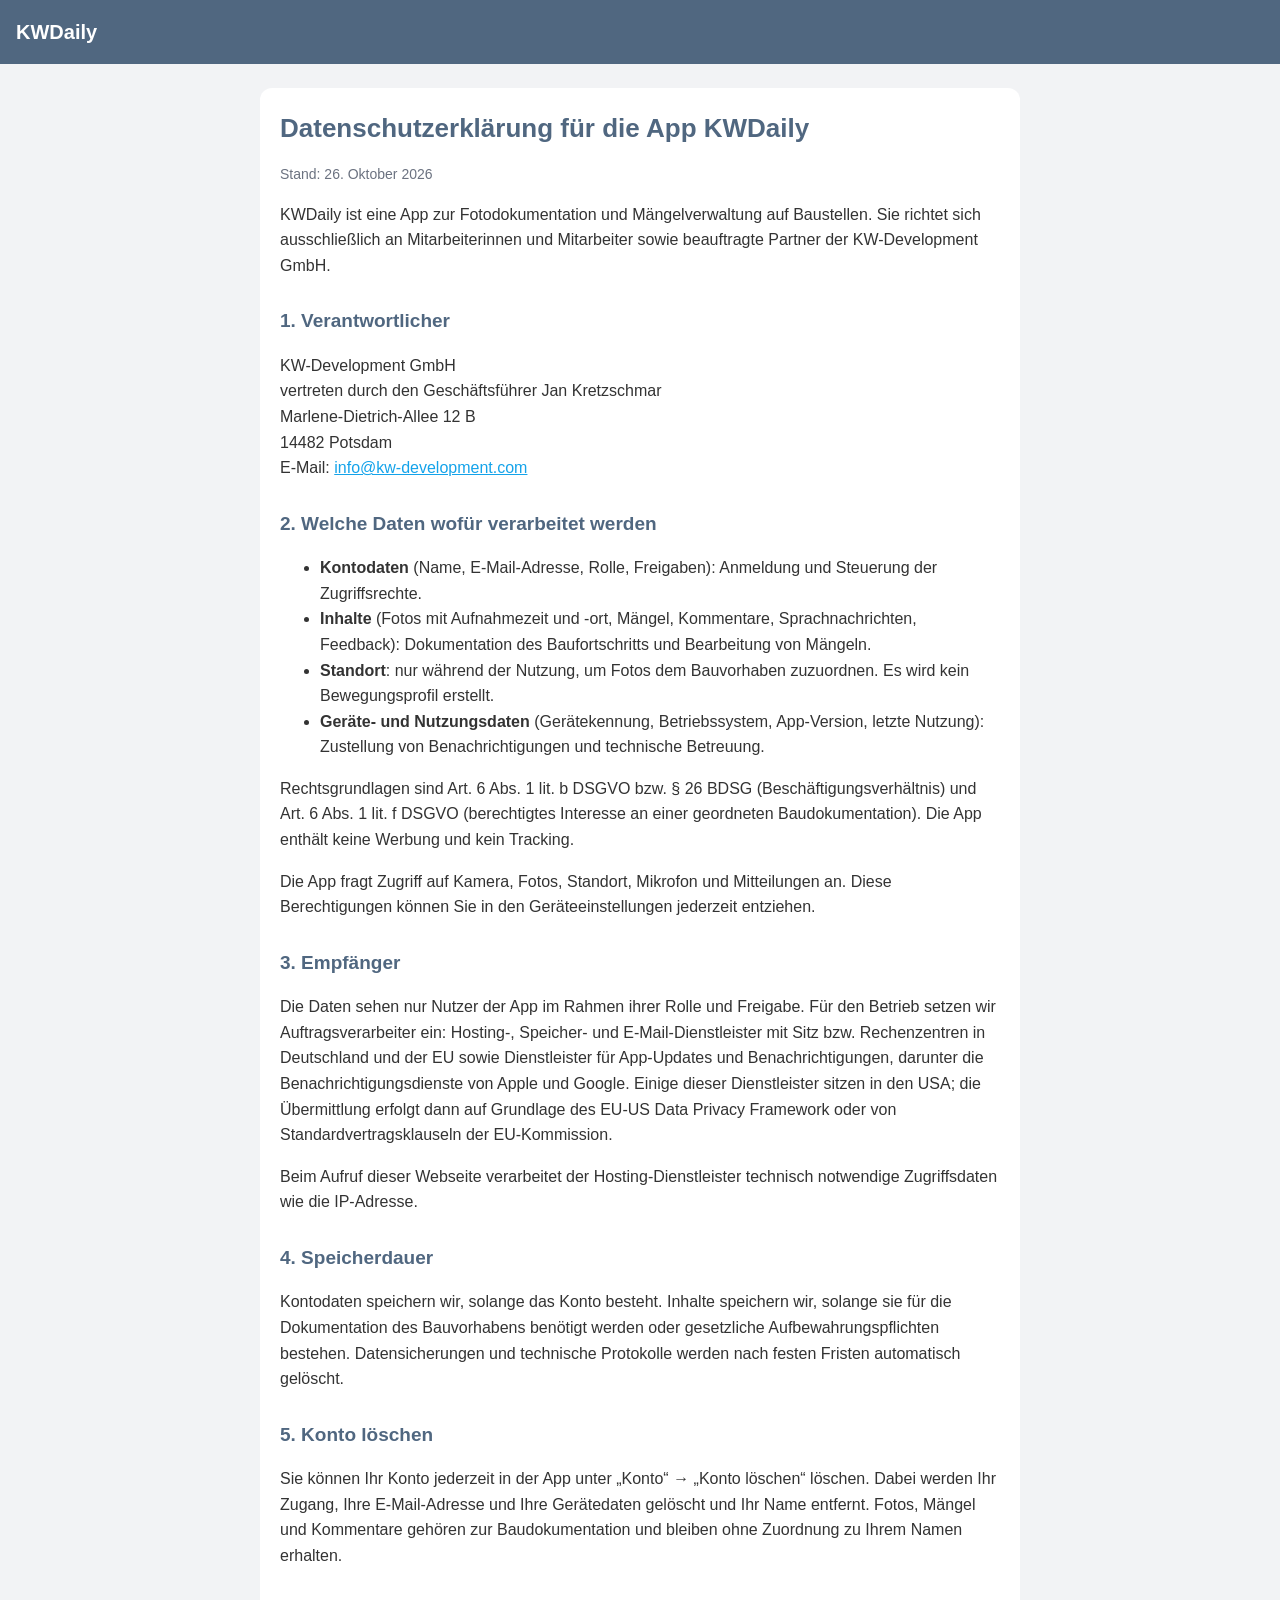
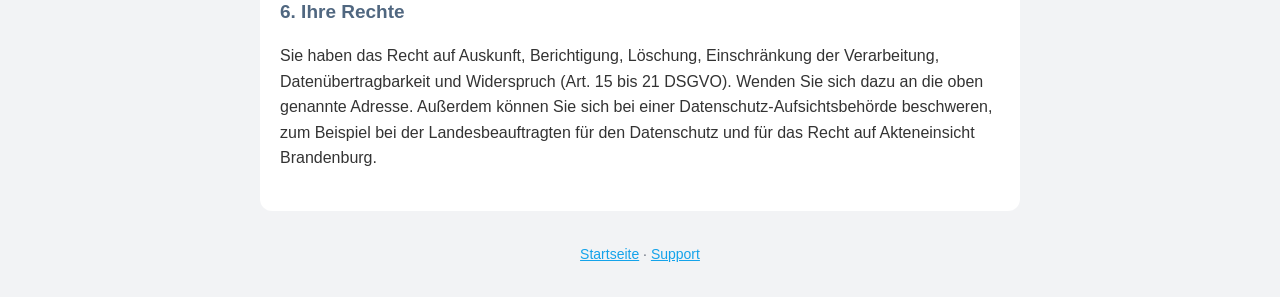
==== datenschutz.html @ 23ab8b71 "Datenschutz- und Support-Seiten für KWDaily Co-Authored-By: Claude Opus 5.5 <noreply@anthropic.com>" ====
<!doctype html>
<html lang="de">
<head>
<meta charset="utf-8">
<meta name="viewport" content="width=device-width, initial-scale=1">
<title>Datenschutzerklärung – KWDaily</title>
<link rel="stylesheet" href="style.css">
</head>
<body>
<header><a href="index.html" class="logo">KWDaily</a></header>
<main>
<h1>Datenschutzerklärung für die App KWDaily</h1>
<p class="stand">Stand: 26. Oktober 2026</p>

<p>KWDaily ist eine App zur Fotodokumentation und Mängelverwaltung auf Baustellen. Sie richtet sich ausschließlich an Mitarbeiterinnen und Mitarbeiter sowie beauftragte Partner der KW-Development GmbH.</p>

<h2>1. Verantwortlicher</h2>
<p>KW-Development GmbH<br>vertreten durch den Geschäftsführer Jan Kretzschmar<br>Marlene-Dietrich-Allee 12 B<br>14482 Potsdam<br>E-Mail: <a href="mailto:info@kw-development.com">info@kw-development.com</a></p>

<h2>2. Welche Daten wofür verarbeitet werden</h2>
<ul>
<li><strong>Kontodaten</strong> (Name, E-Mail-Adresse, Rolle, Freigaben): Anmeldung und Steuerung der Zugriffsrechte.</li>
<li><strong>Inhalte</strong> (Fotos mit Aufnahmezeit und -ort, Mängel, Kommentare, Sprachnachrichten, Feedback): Dokumentation des Baufortschritts und Bearbeitung von Mängeln.</li>
<li><strong>Standort</strong>: nur während der Nutzung, um Fotos dem Bauvorhaben zuzuordnen. Es wird kein Bewegungsprofil erstellt.</li>
<li><strong>Geräte- und Nutzungsdaten</strong> (Gerätekennung, Betriebssystem, App-Version, letzte Nutzung): Zustellung von Benachrichtigungen und technische Betreuung.</li>
</ul>
<p>Rechtsgrundlagen sind Art. 6 Abs. 1 lit. b DSGVO bzw. § 26 BDSG (Beschäftigungsverhältnis) und Art. 6 Abs. 1 lit. f DSGVO (berechtigtes Interesse an einer geordneten Baudokumentation). Die App enthält keine Werbung und kein Tracking.</p>
<p>Die App fragt Zugriff auf Kamera, Fotos, Standort, Mikrofon und Mitteilungen an. Diese Berechtigungen können Sie in den Geräteeinstellungen jederzeit entziehen.</p>

<h2>3. Empfänger</h2>
<p>Die Daten sehen nur Nutzer der App im Rahmen ihrer Rolle und Freigabe. Für den Betrieb setzen wir Auftragsverarbeiter ein: Hosting-, Speicher- und E-Mail-Dienstleister mit Sitz bzw. Rechenzentren in Deutschland und der EU sowie Dienstleister für App-Updates und Benachrichtigungen, darunter die Benachrichtigungsdienste von Apple und Google. Einige dieser Dienstleister sitzen in den USA; die Übermittlung erfolgt dann auf Grundlage des EU-US Data Privacy Framework oder von Standardvertragsklauseln der EU-Kommission.</p>
<p>Beim Aufruf dieser Webseite verarbeitet der Hosting-Dienstleister technisch notwendige Zugriffsdaten wie die IP-Adresse.</p>

<h2>4. Speicherdauer</h2>
<p>Kontodaten speichern wir, solange das Konto besteht. Inhalte speichern wir, solange sie für die Dokumentation des Bauvorhabens benötigt werden oder gesetzliche Aufbewahrungspflichten bestehen. Datensicherungen und technische Protokolle werden nach festen Fristen automatisch gelöscht.</p>

<h2>5. Konto löschen</h2>
<p>Sie können Ihr Konto jederzeit in der App unter „Konto“ → „Konto löschen“ löschen. Dabei werden Ihr Zugang, Ihre E-Mail-Adresse und Ihre Gerätedaten gelöscht und Ihr Name entfernt. Fotos, Mängel und Kommentare gehören zur Baudokumentation und bleiben ohne Zuordnung zu Ihrem Namen erhalten.</p>

<h2>6. Ihre Rechte</h2>
<p>Sie haben das Recht auf Auskunft, Berichtigung, Löschung, Einschränkung der Verarbeitung, Datenübertragbarkeit und Widerspruch (Art. 15 bis 21 DSGVO). Wenden Sie sich dazu an die oben genannte Adresse. Außerdem können Sie sich bei einer Datenschutz-Aufsichtsbehörde beschweren, zum Beispiel bei der Landesbeauftragten für den Datenschutz und für das Recht auf Akteneinsicht Brandenburg.</p>
</main>
<footer><a href="index.html">Startseite</a> · <a href="support.html">Support</a></footer>
</body>
</html>
---- style.css ----
:root { --primary: #506780; --text: #333; --muted: #6b7280; --bg: #f2f3f5; --surface: #fff; }
* { box-sizing: border-box; }
body { margin: 0; font-family: -apple-system, BlinkMacSystemFont, "Segoe UI", Roboto, Arial, sans-serif; color: var(--text); background: var(--bg); line-height: 1.6; }
header { background: var(--primary); padding: 16px; }
.logo { color: #fff; font-weight: 700; font-size: 20px; text-decoration: none; }
main { max-width: 760px; margin: 24px auto; background: var(--surface); padding: 24px 20px; border-radius: 12px; }
h1 { color: var(--primary); font-size: 26px; line-height: 1.3; margin-top: 0; }
h2 { color: var(--primary); font-size: 19px; margin-top: 28px; }
h3 { font-size: 16px; margin: 18px 0 4px; }
.stand { color: var(--muted); font-size: 14px; }
a { color: #14a3ea; }
footer { text-align: center; color: var(--muted); font-size: 14px; padding: 8px 16px 32px; }
@media (max-width: 800px) { main { margin: 0; border-radius: 0; } }
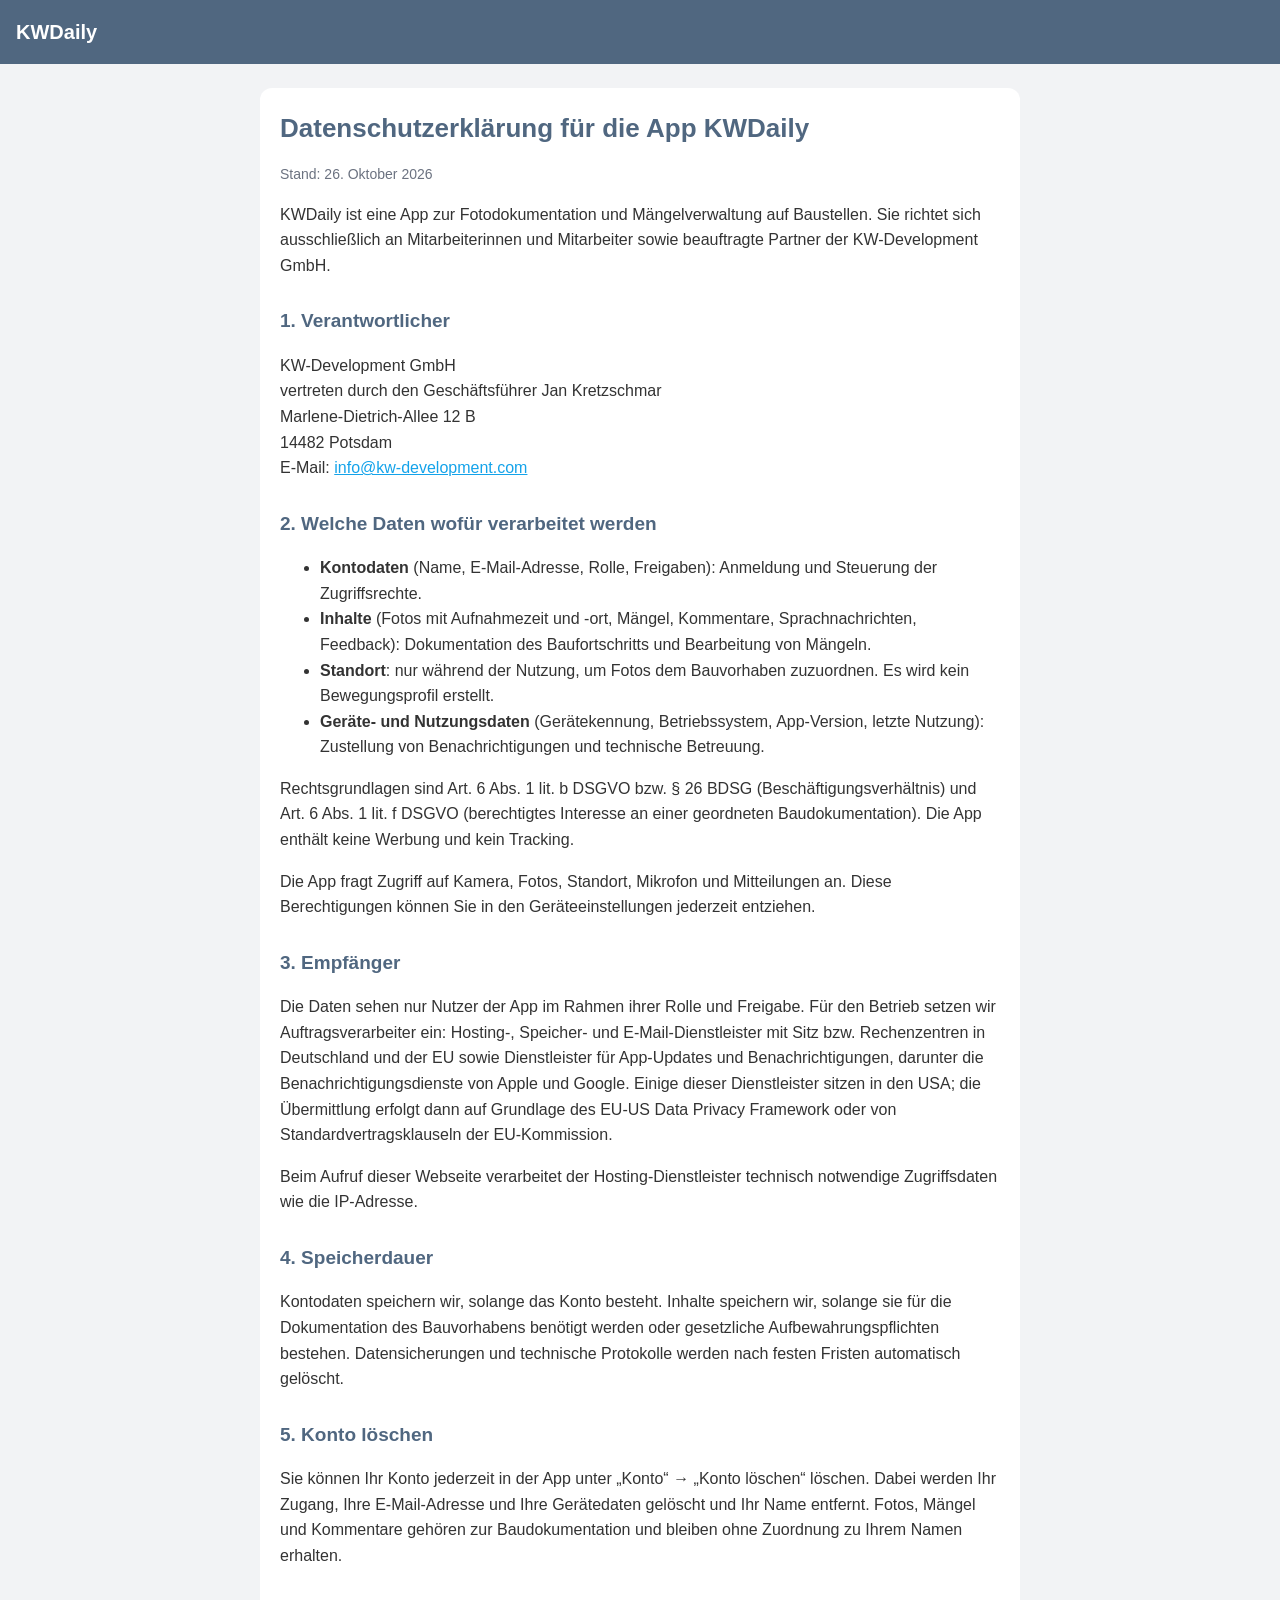
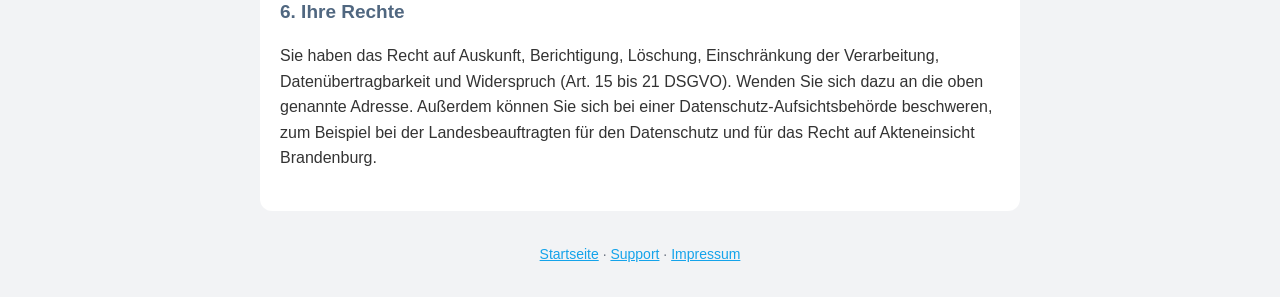
==== commit aa2bd0e0: "Impressum ergänzt Co-Authored-By: Claude Opus 5.5 <noreply@anthropic.com>" ====
--- a/datenschutz.html
+++ b/datenschutz.html
@@ -40,6 +40,6 @@
 <h2>6. Ihre Rechte</h2>
 <p>Sie haben das Recht auf Auskunft, Berichtigung, Löschung, Einschränkung der Verarbeitung, Datenübertragbarkeit und Widerspruch (Art. 15 bis 21 DSGVO). Wenden Sie sich dazu an die oben genannte Adresse. Außerdem können Sie sich bei einer Datenschutz-Aufsichtsbehörde beschweren, zum Beispiel bei der Landesbeauftragten für den Datenschutz und für das Recht auf Akteneinsicht Brandenburg.</p>
 </main>
-<footer><a href="index.html">Startseite</a> · <a href="support.html">Support</a></footer>
+<footer><a href="index.html">Startseite</a> · <a href="support.html">Support</a> · <a href="impressum.html">Impressum</a></footer>
 </body>
 </html>
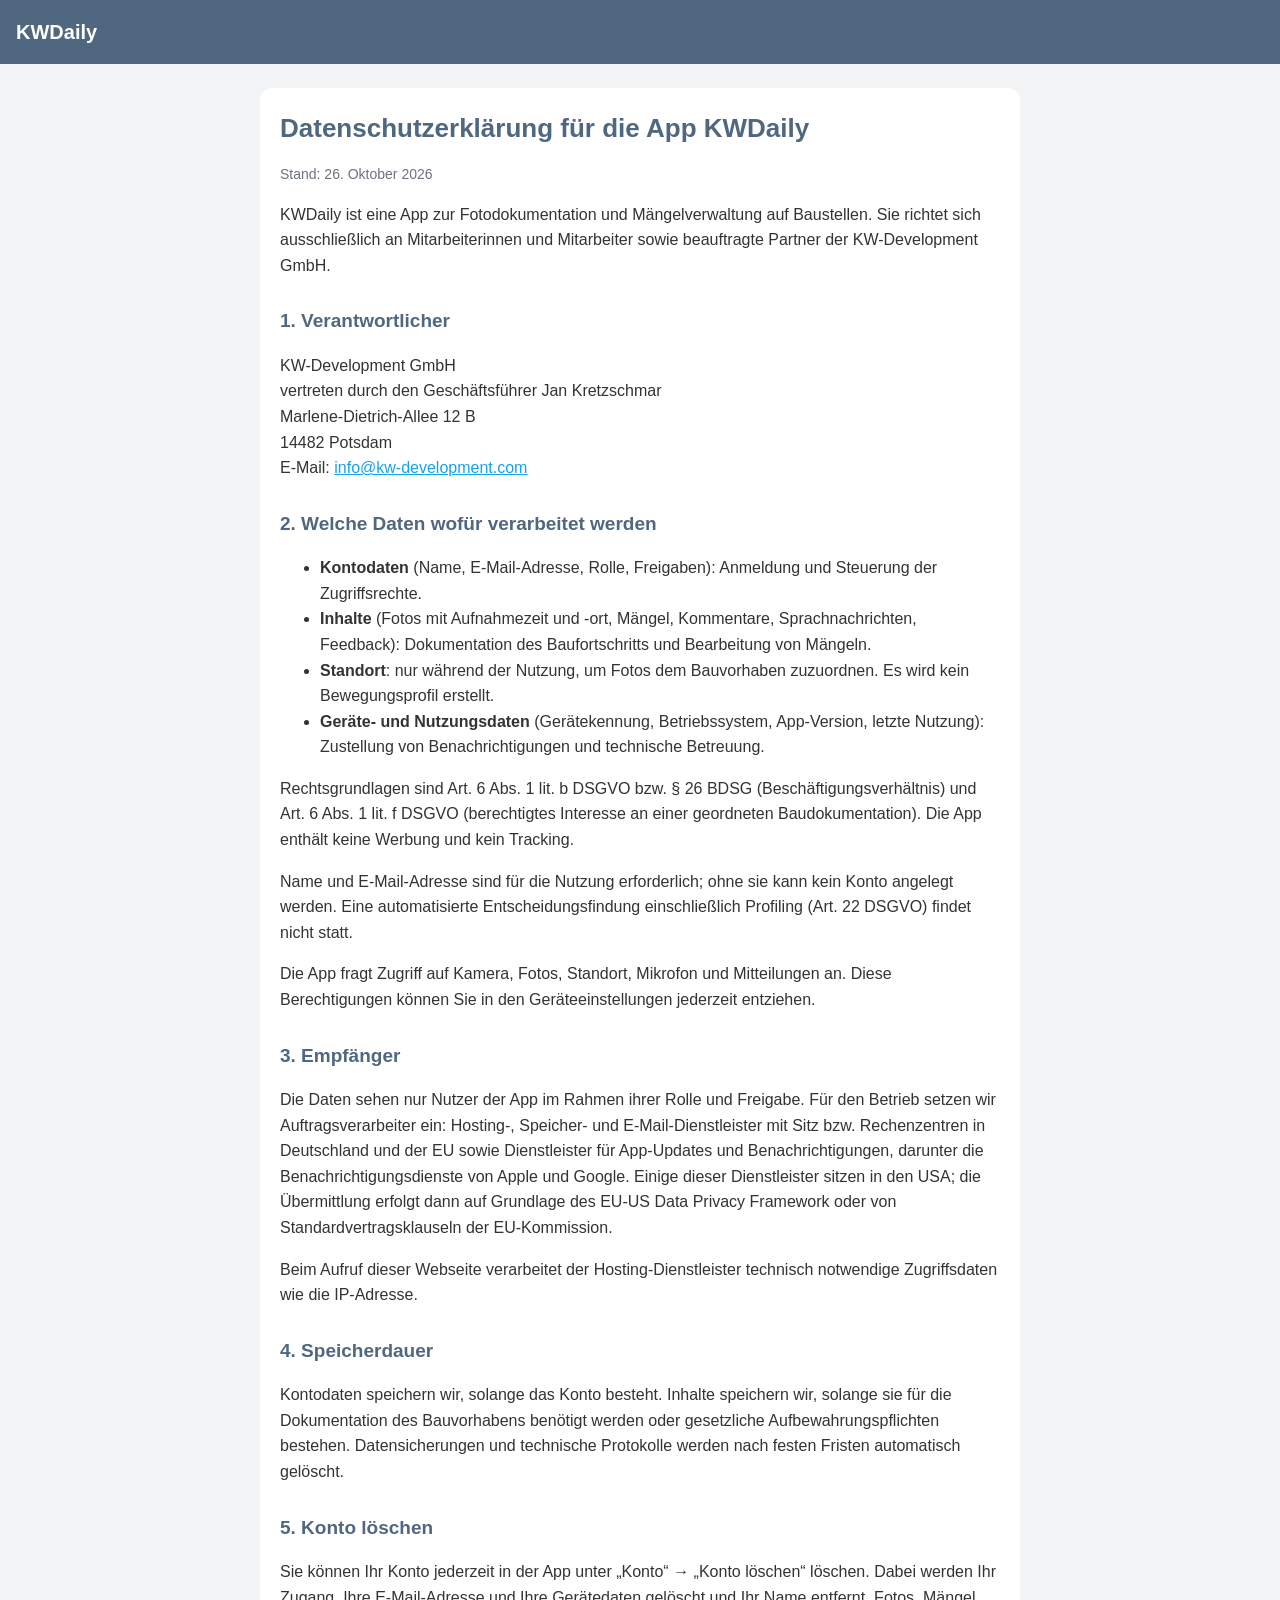
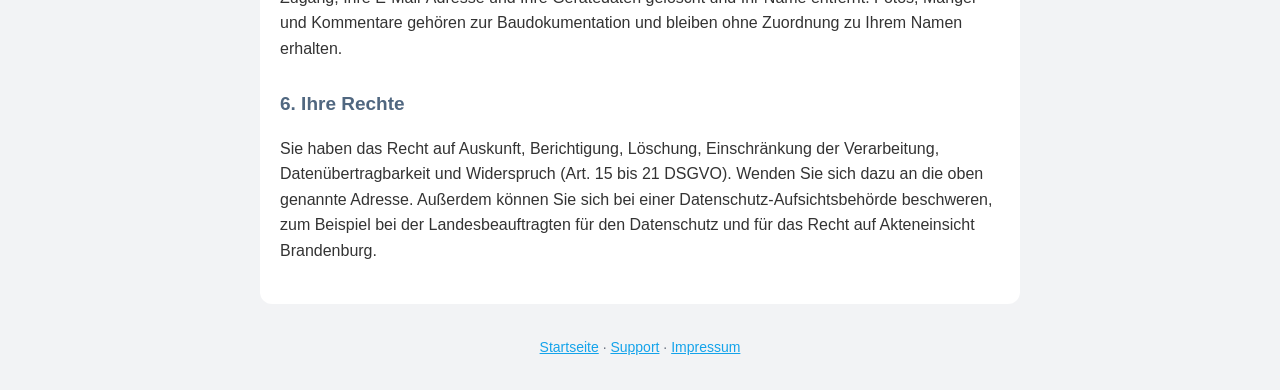
==== commit 45590643: "Datenschutz: Pflichtangaben und automatisierte Entscheidung ergänzt Co-Authored-By: Claude Opus 5.5 " ====
--- a/datenschutz.html
+++ b/datenschutz.html
@@ -25,6 +25,7 @@
 <li><strong>Geräte- und Nutzungsdaten</strong> (Gerätekennung, Betriebssystem, App-Version, letzte Nutzung): Zustellung von Benachrichtigungen und technische Betreuung.</li>
 </ul>
 <p>Rechtsgrundlagen sind Art. 6 Abs. 1 lit. b DSGVO bzw. § 26 BDSG (Beschäftigungsverhältnis) und Art. 6 Abs. 1 lit. f DSGVO (berechtigtes Interesse an einer geordneten Baudokumentation). Die App enthält keine Werbung und kein Tracking.</p>
+<p>Name und E-Mail-Adresse sind für die Nutzung erforderlich; ohne sie kann kein Konto angelegt werden. Eine automatisierte Entscheidungsfindung einschließlich Profiling (Art. 22 DSGVO) findet nicht statt.</p>
 <p>Die App fragt Zugriff auf Kamera, Fotos, Standort, Mikrofon und Mitteilungen an. Diese Berechtigungen können Sie in den Geräteeinstellungen jederzeit entziehen.</p>
 
 <h2>3. Empfänger</h2>
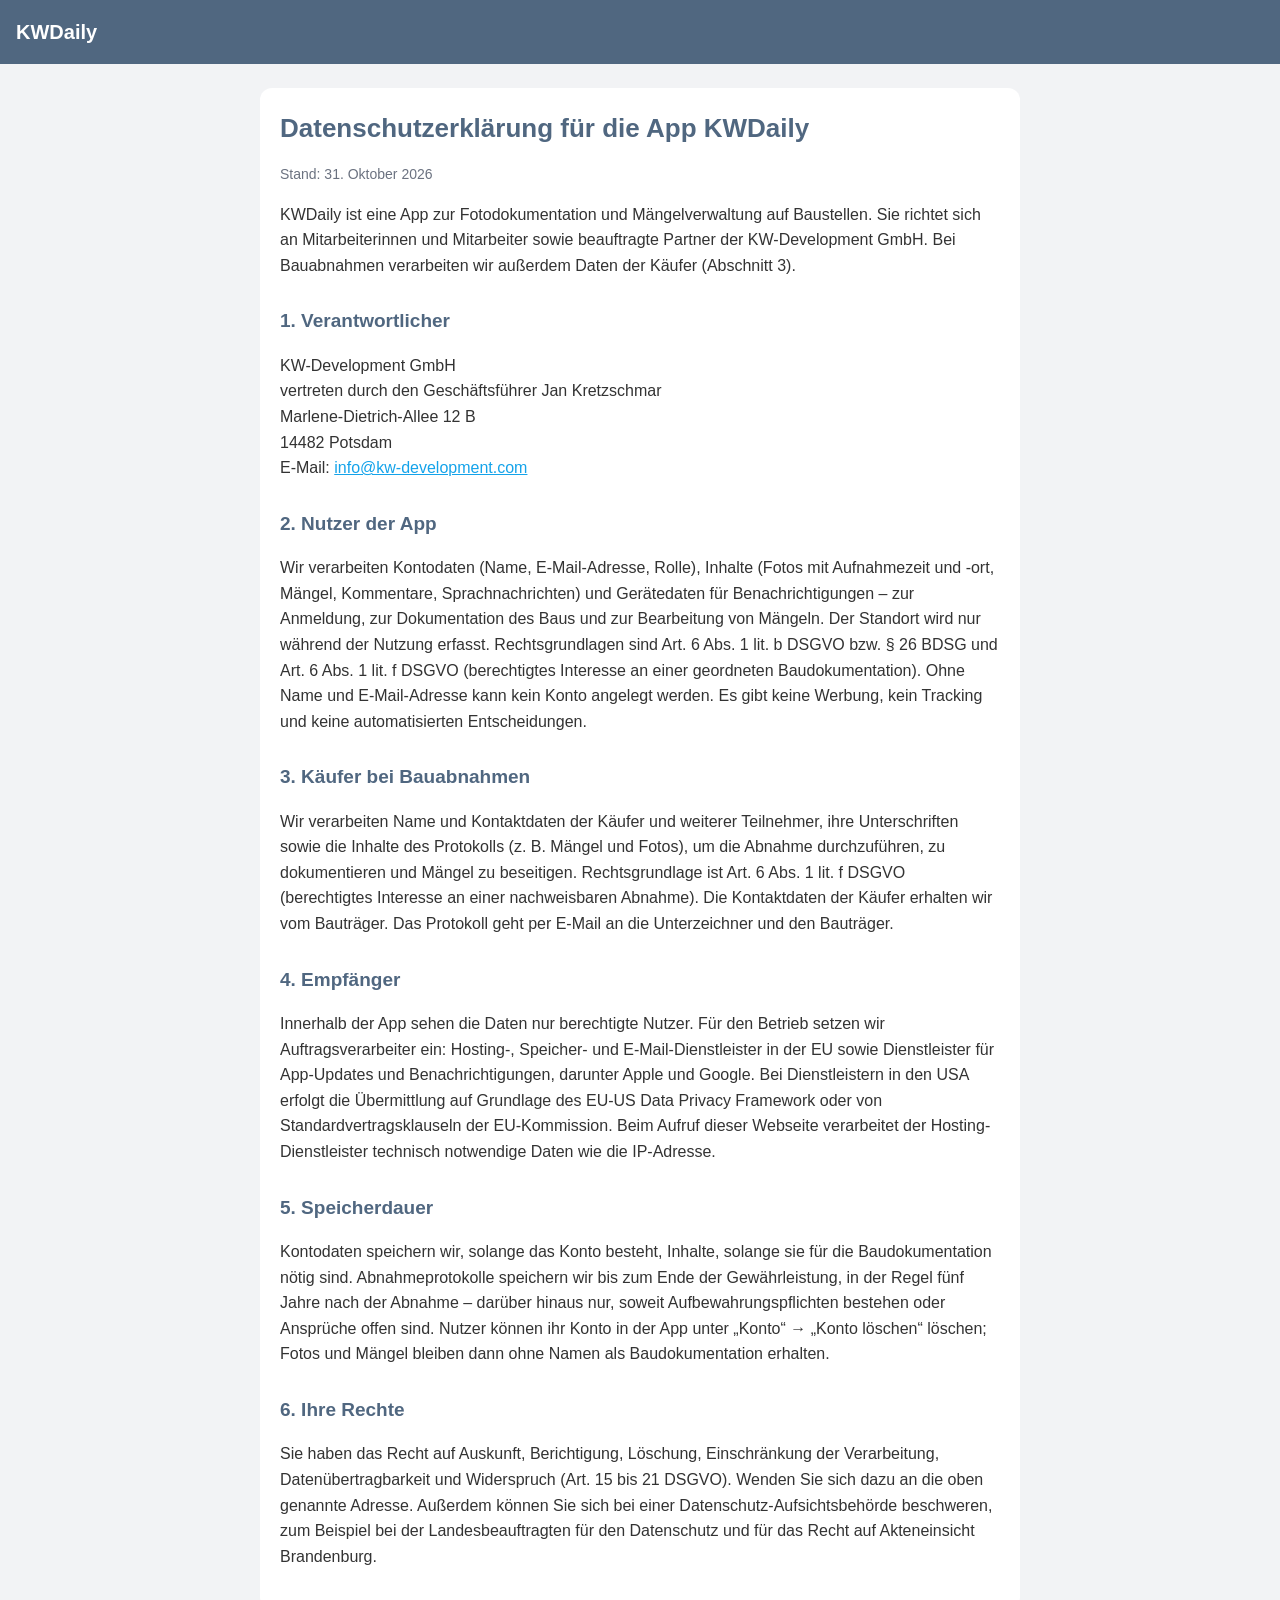
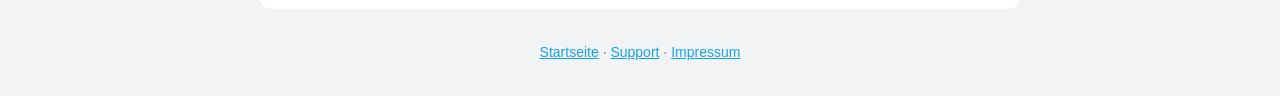
==== commit e4ff996c: "Webseite: Datenschutzerklärung gekürzt, Käufer bei Bauabnahmen ergänzt Co-Authored-By: Claude Opus 5" ====
--- a/datenschutz.html
+++ b/datenschutz.html
@@ -10,33 +10,24 @@
 <header><a href="index.html" class="logo">KWDaily</a></header>
 <main>
 <h1>Datenschutzerklärung für die App KWDaily</h1>
-<p class="stand">Stand: 26. Oktober 2026</p>
+<p class="stand">Stand: 31. Oktober 2026</p>
 
-<p>KWDaily ist eine App zur Fotodokumentation und Mängelverwaltung auf Baustellen. Sie richtet sich ausschließlich an Mitarbeiterinnen und Mitarbeiter sowie beauftragte Partner der KW-Development GmbH.</p>
+<p>KWDaily ist eine App zur Fotodokumentation und Mängelverwaltung auf Baustellen. Sie richtet sich an Mitarbeiterinnen und Mitarbeiter sowie beauftragte Partner der KW-Development GmbH. Bei Bauabnahmen verarbeiten wir außerdem Daten der Käufer (Abschnitt 3).</p>
 
 <h2>1. Verantwortlicher</h2>
 <p>KW-Development GmbH<br>vertreten durch den Geschäftsführer Jan Kretzschmar<br>Marlene-Dietrich-Allee 12 B<br>14482 Potsdam<br>E-Mail: <a href="mailto:info@kw-development.com">info@kw-development.com</a></p>
 
-<h2>2. Welche Daten wofür verarbeitet werden</h2>
-<ul>
-<li><strong>Kontodaten</strong> (Name, E-Mail-Adresse, Rolle, Freigaben): Anmeldung und Steuerung der Zugriffsrechte.</li>
-<li><strong>Inhalte</strong> (Fotos mit Aufnahmezeit und -ort, Mängel, Kommentare, Sprachnachrichten, Feedback): Dokumentation des Baufortschritts und Bearbeitung von Mängeln.</li>
-<li><strong>Standort</strong>: nur während der Nutzung, um Fotos dem Bauvorhaben zuzuordnen. Es wird kein Bewegungsprofil erstellt.</li>
-<li><strong>Geräte- und Nutzungsdaten</strong> (Gerätekennung, Betriebssystem, App-Version, letzte Nutzung): Zustellung von Benachrichtigungen und technische Betreuung.</li>
-</ul>
-<p>Rechtsgrundlagen sind Art. 6 Abs. 1 lit. b DSGVO bzw. § 26 BDSG (Beschäftigungsverhältnis) und Art. 6 Abs. 1 lit. f DSGVO (berechtigtes Interesse an einer geordneten Baudokumentation). Die App enthält keine Werbung und kein Tracking.</p>
-<p>Name und E-Mail-Adresse sind für die Nutzung erforderlich; ohne sie kann kein Konto angelegt werden. Eine automatisierte Entscheidungsfindung einschließlich Profiling (Art. 22 DSGVO) findet nicht statt.</p>
-<p>Die App fragt Zugriff auf Kamera, Fotos, Standort, Mikrofon und Mitteilungen an. Diese Berechtigungen können Sie in den Geräteeinstellungen jederzeit entziehen.</p>
+<h2>2. Nutzer der App</h2>
+<p>Wir verarbeiten Kontodaten (Name, E-Mail-Adresse, Rolle), Inhalte (Fotos mit Aufnahmezeit und -ort, Mängel, Kommentare, Sprachnachrichten) und Gerätedaten für Benachrichtigungen – zur Anmeldung, zur Dokumentation des Baus und zur Bearbeitung von Mängeln. Der Standort wird nur während der Nutzung erfasst. Rechtsgrundlagen sind Art. 6 Abs. 1 lit. b DSGVO bzw. § 26 BDSG und Art. 6 Abs. 1 lit. f DSGVO (berechtigtes Interesse an einer geordneten Baudokumentation). Ohne Name und E-Mail-Adresse kann kein Konto angelegt werden. Es gibt keine Werbung, kein Tracking und keine automatisierten Entscheidungen.</p>
 
-<h2>3. Empfänger</h2>
-<p>Die Daten sehen nur Nutzer der App im Rahmen ihrer Rolle und Freigabe. Für den Betrieb setzen wir Auftragsverarbeiter ein: Hosting-, Speicher- und E-Mail-Dienstleister mit Sitz bzw. Rechenzentren in Deutschland und der EU sowie Dienstleister für App-Updates und Benachrichtigungen, darunter die Benachrichtigungsdienste von Apple und Google. Einige dieser Dienstleister sitzen in den USA; die Übermittlung erfolgt dann auf Grundlage des EU-US Data Privacy Framework oder von Standardvertragsklauseln der EU-Kommission.</p>
-<p>Beim Aufruf dieser Webseite verarbeitet der Hosting-Dienstleister technisch notwendige Zugriffsdaten wie die IP-Adresse.</p>
+<h2>3. Käufer bei Bauabnahmen</h2>
+<p>Wir verarbeiten Name und Kontaktdaten der Käufer und weiterer Teilnehmer, ihre Unterschriften sowie die Inhalte des Protokolls (z.&nbsp;B. Mängel und Fotos), um die Abnahme durchzuführen, zu dokumentieren und Mängel zu beseitigen. Rechtsgrundlage ist Art. 6 Abs. 1 lit. f DSGVO (berechtigtes Interesse an einer nachweisbaren Abnahme). Die Kontaktdaten der Käufer erhalten wir vom Bauträger. Das Protokoll geht per E-Mail an die Unterzeichner und den Bauträger.</p>
 
-<h2>4. Speicherdauer</h2>
-<p>Kontodaten speichern wir, solange das Konto besteht. Inhalte speichern wir, solange sie für die Dokumentation des Bauvorhabens benötigt werden oder gesetzliche Aufbewahrungspflichten bestehen. Datensicherungen und technische Protokolle werden nach festen Fristen automatisch gelöscht.</p>
+<h2>4. Empfänger</h2>
+<p>Innerhalb der App sehen die Daten nur berechtigte Nutzer. Für den Betrieb setzen wir Auftragsverarbeiter ein: Hosting-, Speicher- und E-Mail-Dienstleister in der EU sowie Dienstleister für App-Updates und Benachrichtigungen, darunter Apple und Google. Bei Dienstleistern in den USA erfolgt die Übermittlung auf Grundlage des EU-US Data Privacy Framework oder von Standardvertragsklauseln der EU-Kommission. Beim Aufruf dieser Webseite verarbeitet der Hosting-Dienstleister technisch notwendige Daten wie die IP-Adresse.</p>
 
-<h2>5. Konto löschen</h2>
-<p>Sie können Ihr Konto jederzeit in der App unter „Konto“ → „Konto löschen“ löschen. Dabei werden Ihr Zugang, Ihre E-Mail-Adresse und Ihre Gerätedaten gelöscht und Ihr Name entfernt. Fotos, Mängel und Kommentare gehören zur Baudokumentation und bleiben ohne Zuordnung zu Ihrem Namen erhalten.</p>
+<h2>5. Speicherdauer</h2>
+<p>Kontodaten speichern wir, solange das Konto besteht, Inhalte, solange sie für die Baudokumentation nötig sind. Abnahmeprotokolle speichern wir bis zum Ende der Gewährleistung, in der Regel fünf Jahre nach der Abnahme – darüber hinaus nur, soweit Aufbewahrungspflichten bestehen oder Ansprüche offen sind. Nutzer können ihr Konto in der App unter „Konto“ → „Konto löschen“ löschen; Fotos und Mängel bleiben dann ohne Namen als Baudokumentation erhalten.</p>
 
 <h2>6. Ihre Rechte</h2>
 <p>Sie haben das Recht auf Auskunft, Berichtigung, Löschung, Einschränkung der Verarbeitung, Datenübertragbarkeit und Widerspruch (Art. 15 bis 21 DSGVO). Wenden Sie sich dazu an die oben genannte Adresse. Außerdem können Sie sich bei einer Datenschutz-Aufsichtsbehörde beschweren, zum Beispiel bei der Landesbeauftragten für den Datenschutz und für das Recht auf Akteneinsicht Brandenburg.</p>
